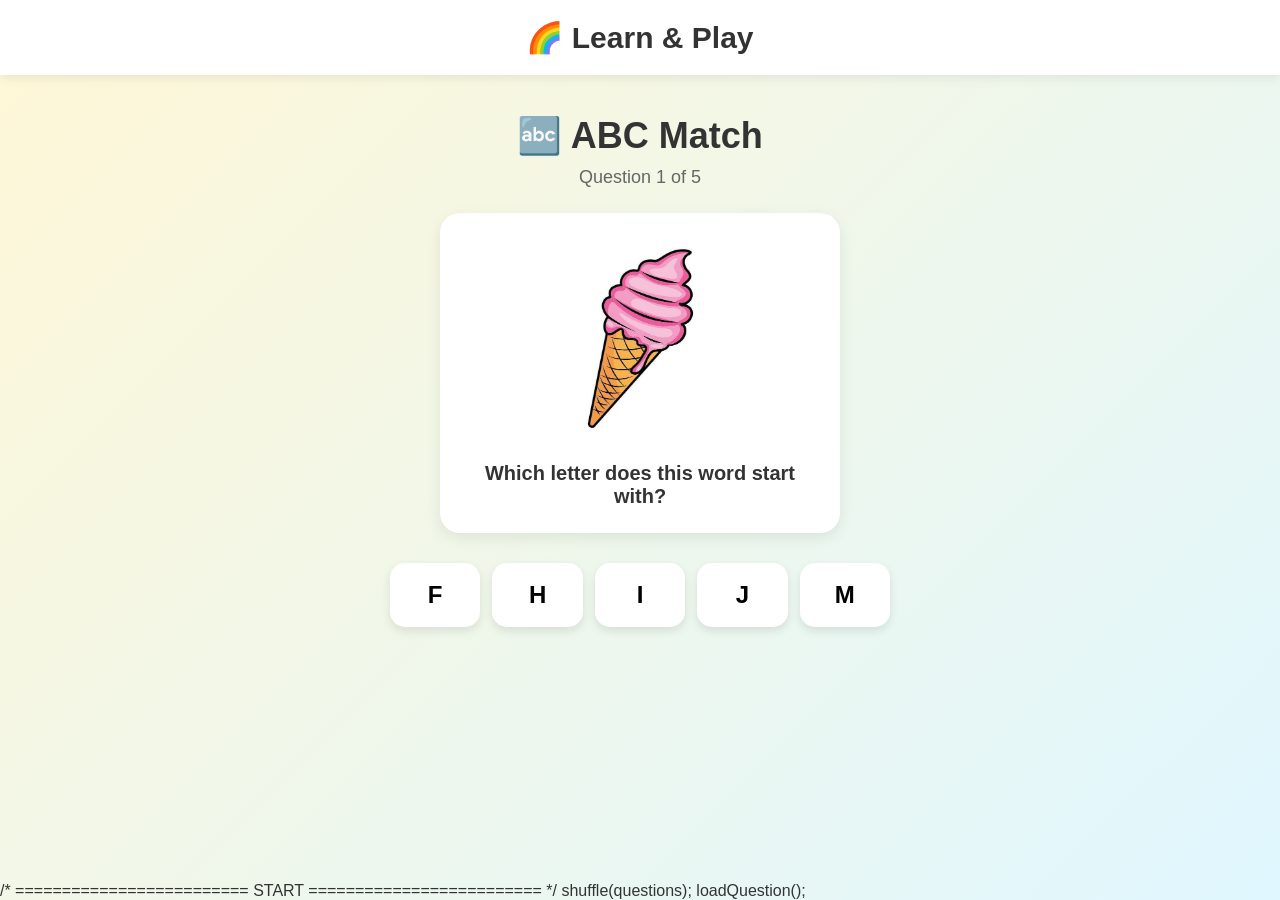
==== abc.html @ e0ae16b2 "Add files via upload" ====
<!DOCTYPE html>
<html lang="en">

<head>
    <meta charset="UTF-8">
    <meta name="viewport" content="width=device-width, initial-scale=1.0">

    <title>ABC Match - Learn & Play</title>

    <link rel="stylesheet" href="assets/css/style.css">
    <link rel="manifest" href="manifest.json">
</head>

<body>

    <header class="header">
        <h1>🌈 Learn & Play</h1>
    </header>


    <main class="game-page">

        <h2>🔤 ABC Match</h2>

        <p class="question-number">
            Question <span id="questionNumber">1</span> of 5
        </p>


        <div class="question-card">

            <img
                id="questionImage"
                src=""
                alt="ABC Question"
            >

            <h3>
                Which letter does this word start with?
            </h3>

        </div>


        <div class="answer-container">

            <button onclick="checkAnswer('F')">F</button>
            <button onclick="checkAnswer('H')">H</button>
            <button onclick="checkAnswer('I')">I</button>
            <button onclick="checkAnswer('J')">J</button>
            <button onclick="checkAnswer('M')">M</button>

        </div>


        <p id="feedback"></p>

    </main>


    <script>

        /* =========================
           ABC QUESTIONS
        ========================= */

        const questions = [

            {
                image: "assets/images/ABC/fish.jpg",
                letter: "F"
            },

            {
                image: "assets/images/ABC/icecream.jpg",
                letter: "I"
            },

            {
                image: "assets/images/ABC/juice.jpg",
                letter: "J"
            },

            {
                image: "assets/images/ABC/mango.jpg",
                letter: "M"
            },

            {
                image: "assets/images/ABC/house.jpg",
                letter: "H"
            }

        ];


        let currentQuestion = 0;
        let score = 0;


        /* =========================
           SHUFFLE QUESTIONS
        ========================= */

        function shuffleQuestions() {

            questions.sort(
                () => Math.random() - 0.5
            );

        }


        /* =========================
           LOAD QUESTION
        ========================= */

        function loadQuestion() {

            const question =
                questions[currentQuestion];


            document.getElementById(
                "questionImage"
            ).src = question.image;


            document.getElementById(
                "questionNumber"
            ).textContent =
                currentQuestion + 1;


            document.getElementById(
                "feedback"
            ).textContent = "";

        }


        /* =========================
           CHECK ANSWER
        ========================= */

        function checkAnswer(selectedLetter) {

            const correctLetter =
                questions[currentQuestion].letter;


            const feedback =
                document.getElementById(
                    "feedback"
                );


            if (
                selectedLetter ===
                correctLetter
            ) {

                score++;

                feedback.textContent =
                    "🎉 Correct! Great job!";

                feedback.className =
                    "correct";

            }

            else {

                feedback.textContent =
                    "❌ Not quite! The correct answer is "
                    + correctLetter;

                feedback.className =
                    "wrong";

            }


            /* Disable buttons temporarily */

            const buttons =
                document.querySelectorAll(
                    ".answer-container button"
                );


            buttons.forEach(
                button => {
                    button.disabled = true;
                }
            );


            setTimeout(
                nextQuestion,
                1200
            );

        }


        /* =========================
           NEXT QUESTION
        ========================= */

        function nextQuestion() {

            currentQuestion++;


            if (
                currentQuestion >=
                questions.length
            ) {

                showResult();

                return;

            }


            const buttons =
                document.querySelectorAll(
                    ".answer-container button"
                );


            buttons.forEach(
                button => {
                    button.disabled = false;
                }
            );


            loadQuestion();

        }


        /* =========================
           SHOW RESULT
        ========================= */

        function showResult() {

            document.querySelector(
                ".game-page"
            ).innerHTML = `

                <div class="result-card">

                    <h2>🎉 Great Job!</h2>

                    <p class="final-score">
                        You scored
                        ${score}
                        /
                        ${questions.length}
                    </p>

                    <p>
                        ⭐ Keep learning
                        and playing!
                    </p>

                    <a
                        href="abc.html"
                        class="play-again"
                    >
                        🔄 Play Again
                    </a>

                    <br>

                    <a
                        href="games.html"
                        class="back-button"
                    >
                        🎮 Choose Another Game
                    </a>

                </div>

            `;

        }


        /* =========================
           START GAME
        ========================= */

        shuffleQuestions();

        loadQuestion();

    </script>
     /* =========================
           START
        ========================= */


        shuffle(questions);

        loadQuestion();


    </script>
    <script>
    if ("serviceWorker" in navigator) {
        window.addEventListener("load", function () {
            navigator.serviceWorker.register("service-worker.js");
        });
    }
    </script>

</body>

</html>
---- assets/css/style.css ----
/* =========================
   BASIC SETTINGS
========================= */

* {
    margin: 0;
    padding: 0;
    box-sizing: border-box;
}

body {
    min-height: 100vh;

    font-family: Arial, sans-serif;

    background: linear-gradient(
        135deg,
        #fff7d6,
        #e0f7ff
    );

    color: #333;

    display: flex;
    flex-direction: column;
}


/* =========================
   HEADER
========================= */

.header {
    background: white;

    padding: 20px;

    text-align: center;

    box-shadow: 0 3px 10px rgba(0, 0, 0, 0.08);
}

.header h1 {
    font-size: 30px;
}


/* =========================
   HOME
========================= */

.home {
    flex: 1;

    display: flex;
    flex-direction: column;

    align-items: center;
    justify-content: center;

    text-align: center;

    padding: 40px 20px;
}


/* =========================
   WELCOME
========================= */

.welcome {
    max-width: 600px;
}

.welcome-icon {
    font-size: 70px;

    margin-bottom: 15px;
}

.welcome h2 {
    font-size: 40px;

    margin-bottom: 15px;
}

.welcome p {
    font-size: 22px;

    margin-bottom: 10px;
}

.welcome .subtitle {
    font-size: 17px;

    color: #666;
}


/* =========================
   PLAY BUTTON
========================= */

.play-button {
    display: inline-block;

    margin-top: 35px;

    padding: 18px 55px;

    background: #ff8c42;

    color: white;

    text-decoration: none;

    font-size: 25px;
    font-weight: bold;

    border-radius: 18px;

    box-shadow: 0 6px 0 #d96f2c;

    transition: 0.2s;
}

.play-button:hover {
    transform: translateY(-3px);
}

.play-button:active {
    transform: translateY(3px);

    box-shadow: 0 3px 0 #d96f2c;
}


/* =========================
   FOOTER
========================= */

.footer {
    background: white;

    text-align: center;

    padding: 15px;

    color: #666;

    font-size: 14px;
}


/* =========================
   MOBILE
========================= */

@media (max-width: 600px) {

    .header h1 {
        font-size: 24px;
    }

    .welcome-icon {
        font-size: 55px;
    }

    .welcome h2 {
        font-size: 30px;
    }

    .welcome p {
        font-size: 19px;
    }

    .play-button {
        font-size: 21px;

        padding: 16px 45px;
    }
}
/* =========================
   GAME SELECTION PAGE
========================= */

.games-page {
    flex: 1;

    text-align: center;

    padding: 40px 20px;
}

.games-page h2 {
    font-size: 38px;

    margin-bottom: 10px;
}

.game-subtitle {
    font-size: 18px;

    color: #666;

    margin-bottom: 30px;
}


/* =========================
   GAME CARDS
========================= */

.games-container {
    max-width: 700px;

    margin: auto;

    display: grid;

    grid-template-columns: repeat(2, 1fr);

    gap: 20px;
}

.game-card {
    background: white;

    padding: 25px 15px;

    border-radius: 20px;

    text-decoration: none;

    color: #333;

    font-size: 21px;

    font-weight: bold;

    box-shadow: 0 5px 15px rgba(0, 0, 0, 0.08);

    display: flex;

    flex-direction: column;

    align-items: center;

    gap: 12px;

    transition: 0.2s;
}

.game-card:hover {
    transform: translateY(-5px);
}

.game-icon {
    font-size: 45px;
}


/* =========================
   BACK BUTTON
========================= */

.back-button {
    display: inline-block;

    margin-top: 30px;

    padding: 12px 25px;

    background: white;

    color: #333;

    text-decoration: none;

    font-size: 17px;

    font-weight: bold;

    border-radius: 15px;

    box-shadow: 0 4px 10px rgba(0, 0, 0, 0.08);
}


/* =========================
   MOBILE GAME SCREEN
========================= */

@media (max-width: 600px) {

    .games-page h2 {
        font-size: 30px;
    }

    .games-container {
        grid-template-columns: 1fr;
    }

    .game-card {
        padding: 20px;
    }

}
/* =========================
   ABC GAME
========================= */

.game-page {
    flex: 1;

    text-align: center;

    padding: 40px 20px;
}

.game-page h2 {
    font-size: 36px;

    margin-bottom: 10px;
}

.question-number {
    color: #666;

    margin-bottom: 25px;

    font-size: 18px;
}


.question-card {
    background: white;

    max-width: 400px;

    margin: auto;

    padding: 25px;

    border-radius: 20px;

    box-shadow: 0 5px 15px rgba(0, 0, 0, 0.08);
}

.question-card img {
    width: 200px;

    height: 200px;

    object-fit: contain;

    border-radius: 15px;
}

.question-card h3 {
    margin-top: 20px;

    font-size: 20px;
}


.answer-container {
    max-width: 500px;

    margin: 30px auto;

    display: grid;

    grid-template-columns: repeat(5, 1fr);

    gap: 12px;
}

.answer-container button {
    padding: 18px;

    border: none;

    border-radius: 15px;

    background: white;

    font-size: 24px;

    font-weight: bold;

    cursor: pointer;

    box-shadow: 0 4px 10px rgba(0, 0, 0, 0.1);

    transition: 0.2s;
}

.answer-container button:hover {
    transform: translateY(-3px);
}


.correct {
    font-size: 22px;

    font-weight: bold;
}

.wrong {
    font-size: 22px;

    font-weight: bold;
}


.result-card {
    background: white;

    max-width: 500px;

    margin: 50px auto;

    padding: 40px;

    border-radius: 25px;

    box-shadow: 0 5px 20px rgba(0, 0, 0, 0.1);
}

.final-score {
    font-size: 30px;

    font-weight: bold;

    margin: 20px 0;
}

.play-again {
    display: block;

    margin: 20px auto;

    padding: 15px 30px;

    width: fit-content;

    background: #ff8c42;

    color: white;

    text-decoration: none;

    border-radius: 15px;

    font-weight: bold;
}


/* Mobile */

@media (max-width: 600px) {

    .game-page h2 {
        font-size: 30px;
    }

    .question-card img {
        width: 160px;
        height: 160px;
    }

    .answer-container {
        grid-template-columns: repeat(3, 1fr);
    }

}
/* =========================
   ANIMAL GAME
========================= */

.animal-answers {
    max-width: 600px;

    margin: 30px auto;

    display: grid;

    grid-template-columns: repeat(2, 1fr);

    gap: 15px;
}

.animal-answers button {
    padding: 18px;

    border: none;

    border-radius: 15px;

    background: white;

    font-size: 20px;

    font-weight: bold;

    cursor: pointer;

    box-shadow: 0 4px 10px rgba(0, 0, 0, 0.1);

    transition: 0.2s;
}

.animal-answers button:hover {
    transform: translateY(-3px);
}

.animal-answers button:disabled {
    cursor: default;

    opacity: 0.7;
}

@media (max-width: 600px) {

    .animal-answers {
        grid-template-columns: 1fr;
    }

}
/* =========================
   MEMORY MATCH
========================= */

.memory-page {

    flex: 1;

    text-align: center;

    padding: 35px 20px;

}

.memory-page h2 {

    font-size: 36px;

    margin-bottom: 10px;

}

.memory-score {

    font-size: 20px;

    font-weight: bold;

}


/* =========================
   MEMORY BOARD
========================= */

.memory-board {

    max-width: 600px;

    margin: 30px auto;

    display: grid;

    grid-template-columns:
        repeat(4, 1fr);

    gap: 15px;

}


/* =========================
   CARD
========================= */

.memory-card {

    height: 130px;

    cursor: pointer;

    perspective: 1000px;

}


.card-inner {

    width: 100%;

    height: 100%;

    position: relative;

    transition: transform 0.5s;

    transform-style: preserve-3d;

}


.memory-card.flipped
.card-inner {

    transform:
        rotateY(180deg);

}


.card-front,
.card-back {

    position: absolute;

    width: 100%;

    height: 100%;

    backface-visibility:
        hidden;

    border-radius: 15px;

    display: flex;

    justify-content: center;

    align-items: center;

    box-shadow:
        0 4px 10px
        rgba(0, 0, 0, 0.12);

}


/* =========================
   FRONT
========================= */

.card-front {

    background: white;

    font-size: 40px;

    font-weight: bold;

}


/* =========================
   BACK
========================= */

.card-back {

    background: white;

    transform:
        rotateY(180deg);

}


.card-back img {

    width: 90px;

    height: 90px;

    object-fit: contain;

    border-radius: 10px;

}


/* =========================
   MATCHED
========================= */

.memory-card.matched {

    cursor: default;

}


/* =========================
   MESSAGE
========================= */

.memory-message {

    min-height: 30px;

    font-size: 20px;

    font-weight: bold;

}


/* =========================
   BUTTONS
========================= */

.memory-buttons {

    display: flex;

    justify-content: center;

    align-items: center;

    gap: 15px;

    flex-wrap: wrap;

}


.memory-buttons button {

    padding: 13px 25px;

    border: none;

    border-radius: 15px;

    background: white;

    font-size: 17px;

    font-weight: bold;

    cursor: pointer;

    box-shadow:
        0 4px 10px
        rgba(0, 0, 0, 0.1);

}


/* =========================
   MOBILE
========================= */

@media (max-width: 600px) {

    .memory-board {

        grid-template-columns:
            repeat(2, 1fr);

        max-width: 350px;

    }


    .memory-card {

        height: 120px;

    }


    .card-back img {

        width: 75px;

        height: 75px;

    }

}

/* =========================
   123 NUMBER MATCH
========================= */

.number-page {

    flex: 1;

    text-align: center;

    padding: 35px 20px;

}

.number-page h2 {

    font-size: 36px;

    margin-bottom: 10px;

}


.number-question {

    max-width: 600px;

    margin: 30px auto;

    padding: 25px;

    background: white;

    border-radius: 20px;

    box-shadow:
        0 4px 12px
        rgba(0, 0, 0, 0.1);

}


.objects {

    min-height: 100px;

    display: flex;

    justify-content: center;

    align-items: center;

    flex-wrap: wrap;

    gap: 12px;

    font-size: 55px;

    margin-bottom: 20px;

}


.number-options {

    max-width: 500px;

    margin: 25px auto;

    display: grid;

    grid-template-columns:
        repeat(4, 1fr);

    gap: 15px;

}


.number-options button {

    padding: 18px;

    border: none;

    border-radius: 15px;

    background: white;

    font-size: 25px;

    font-weight: bold;

    cursor: pointer;

    box-shadow:
        0 4px 10px
        rgba(0, 0, 0, 0.1);

}


.number-options button:hover {

    transform:
        translateY(-3px);

}


.number-options button:disabled {

    cursor: default;

    opacity: 0.7;

}


.number-feedback {

    min-height: 30px;

    font-size: 20px;

    font-weight: bold;

}


@media (max-width: 600px) {

    .number-options {

        grid-template-columns:
            repeat(2, 1fr);

    }

}
/* =========================
   COLOR MATCH
========================= */

.color-page {

    flex: 1;

    text-align: center;

    padding: 35px 20px;

}


.color-page h2 {

    font-size: 36px;

    margin-bottom: 10px;

}


.color-question {

    max-width: 500px;

    margin: 30px auto;

    padding: 25px;

    background: white;

    border-radius: 20px;

    box-shadow:
        0 4px 12px
        rgba(0, 0, 0, 0.1);

}


.color-box {

    width: 180px;

    height: 180px;

    margin: 0 auto 25px;

    border-radius: 25px;

    box-shadow:
        0 4px 10px
        rgba(0, 0, 0, 0.15);

}


.color-options {

    max-width: 600px;

    margin: 25px auto;

    display: grid;

    grid-template-columns:
        repeat(3, 1fr);

    gap: 15px;

}


.color-options button {

    padding: 16px;

    border: none;

    border-radius: 15px;

    background: white;

    font-size: 20px;

    font-weight: bold;

    cursor: pointer;

    box-shadow:
        0 4px 10px
        rgba(0, 0, 0, 0.1);

}


.color-options button:hover {

    transform:
        translateY(-3px);

}


.color-options button:disabled {

    cursor: default;

    opacity: 0.7;

}


.color-feedback {

    min-height: 30px;

    font-size: 20px;

    font-weight: bold;

}


@media (max-width: 600px) {

    .color-options {

        grid-template-columns:
            repeat(2, 1fr);

    }


    .color-box {

        width: 140px;

        height: 140px;

    }

}
/* =========================
   NUMBER SEQUENCE
========================= */

.sequence-page {

    flex: 1;

    text-align: center;

    padding: 35px 20px;

}


.sequence-page h2 {

    font-size: 36px;

    margin-bottom: 10px;

}


.sequence-question {

    max-width: 650px;

    margin: 30px auto;

    padding: 30px;

    background: white;

    border-radius: 20px;

    box-shadow:
        0 4px 12px
        rgba(0, 0, 0, 0.1);

}


#sequenceDisplay {

    display: flex;

    justify-content: center;

    align-items: center;

    gap: 15px;

    margin: 20px 0;

}


#sequenceDisplay span {

    width: 70px;

    height: 70px;

    display: flex;

    justify-content: center;

    align-items: center;

    border-radius: 15px;

    background: #f1f1f1;

    font-size: 30px;

    font-weight: bold;

}


.sequence-options {

    max-width: 500px;

    margin: 25px auto;

    display: grid;

    grid-template-columns:
        repeat(4, 1fr);

    gap: 15px;

}


.sequence-options button {

    padding: 18px;

    border: none;

    border-radius: 15px;

    background: white;

    font-size: 25px;

    font-weight: bold;

    cursor: pointer;

    box-shadow:
        0 4px 10px
        rgba(0, 0, 0, 0.1);

}


.sequence-options button:hover {

    transform:
        translateY(-3px);

}


.sequence-options button:disabled {

    cursor: default;

    opacity: 0.7;

}


.sequence-feedback {

    min-height: 30px;

    font-size: 20px;

    font-weight: bold;

}


@media (max-width: 600px) {

    #sequenceDisplay {

        gap: 8px;

    }


    #sequenceDisplay span {

        width: 55px;

        height: 55px;

        font-size: 24px;

    }


    .sequence-options {

        grid-template-columns:
            repeat(2, 1fr);

    }

}
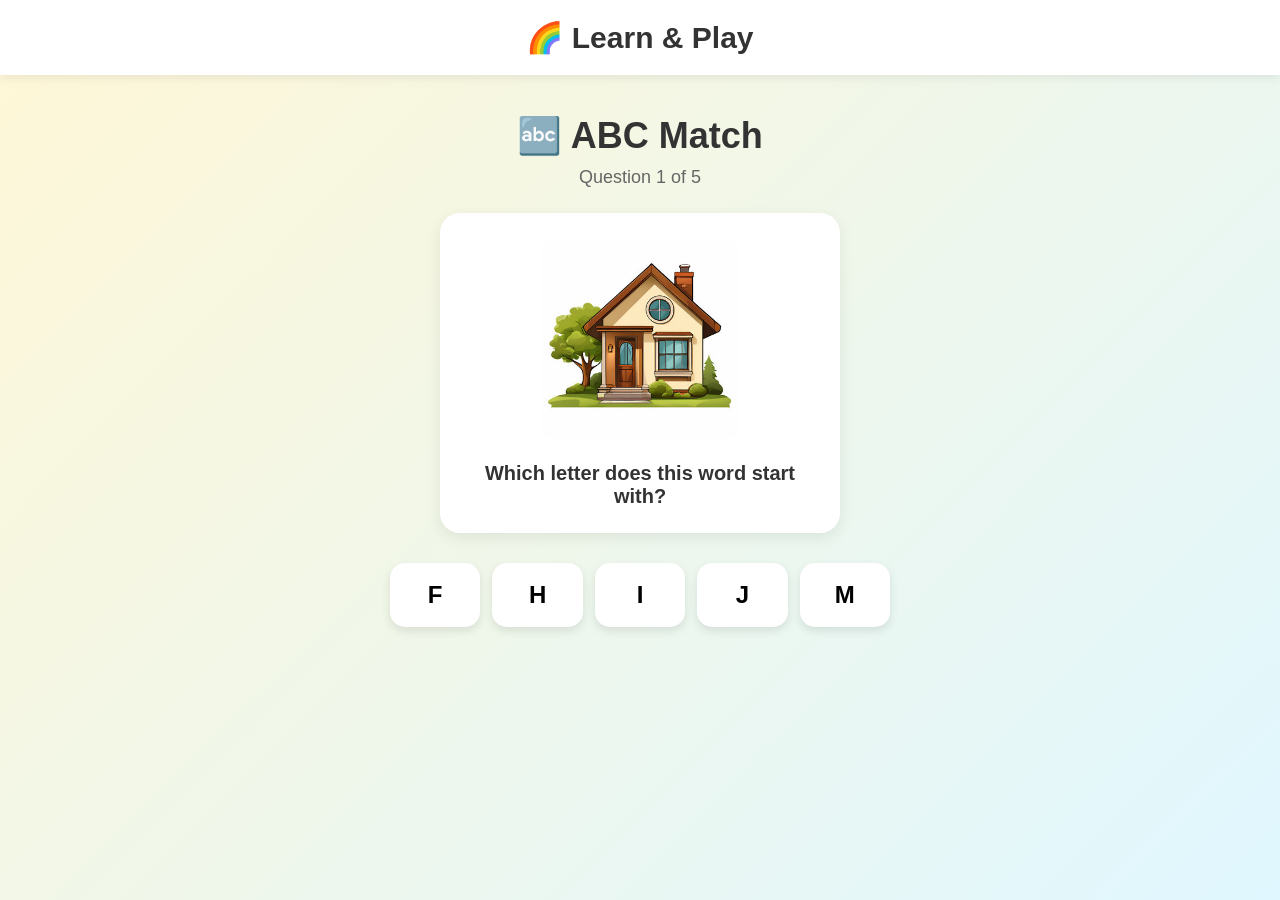
==== commit 627dc2bd: "Add files via upload" ====
--- a/abc.html
+++ b/abc.html
@@ -302,24 +302,31 @@
         loadQuestion();
 
     </script>
-     /* =========================
-           START
-        ========================= */
-
-
-        shuffle(questions);
-
-        loadQuestion();
-
+
+
+    <script>
+
+        /* =========================
+           SERVICE WORKER
+        ========================= */
+
+        if ("serviceWorker" in navigator) {
+
+            window.addEventListener(
+                "load",
+                function () {
+
+                    navigator.serviceWorker.register(
+                        "service-worker.js"
+                    );
+
+                }
+            );
+
+        }
 
     </script>
-    <script>
-    if ("serviceWorker" in navigator) {
-        window.addEventListener("load", function () {
-            navigator.serviceWorker.register("service-worker.js");
-        });
-    }
-    </script>
+
 
 </body>
 
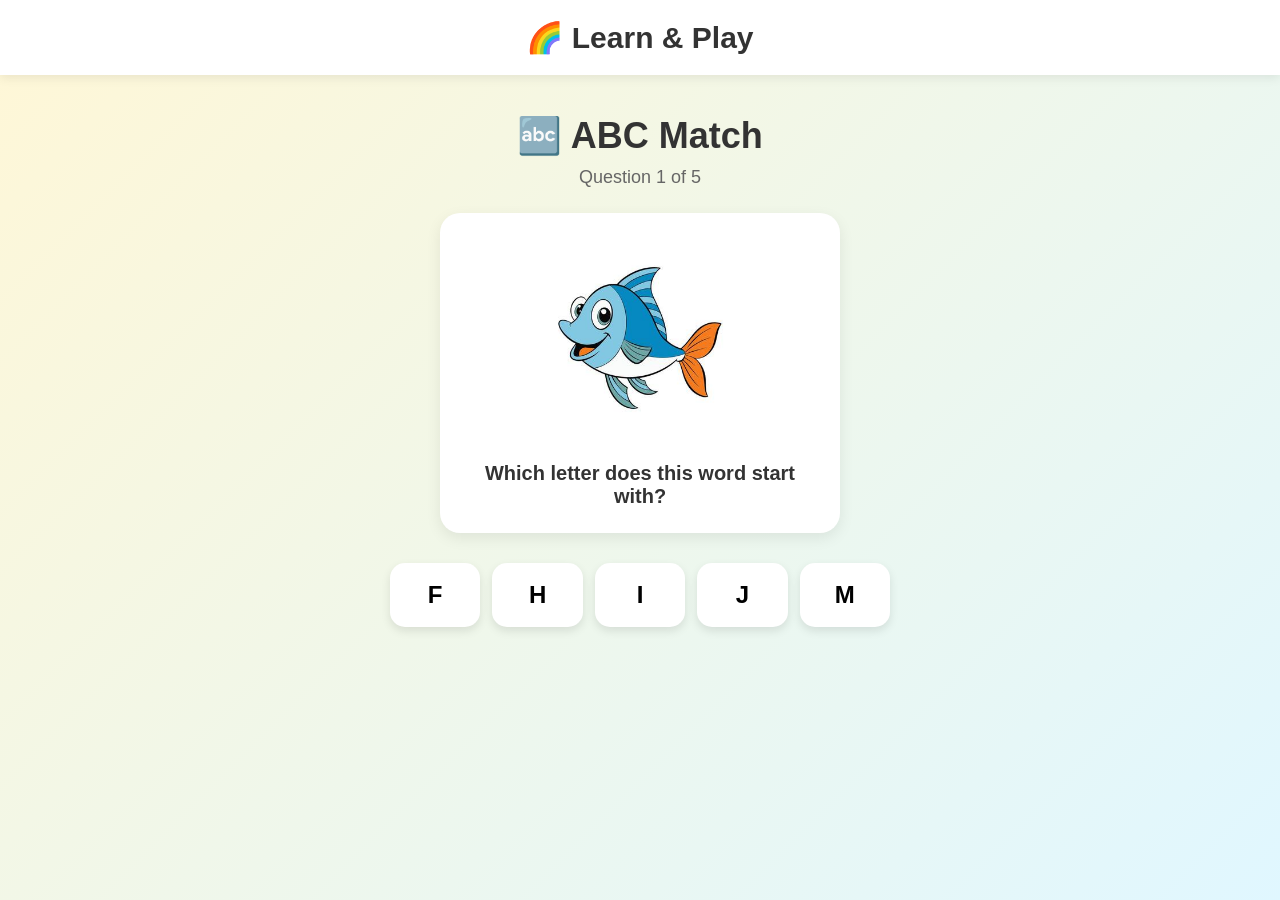
==== commit 0eda25bc: "Update abc.html" ====
--- a/abc.html
+++ b/abc.html
@@ -298,7 +298,6 @@
         ========================= */
 
         shuffleQuestions();
-
         loadQuestion();
 
     </script>
@@ -330,4 +329,4 @@
 
 </body>
 
-</html>+</html>
